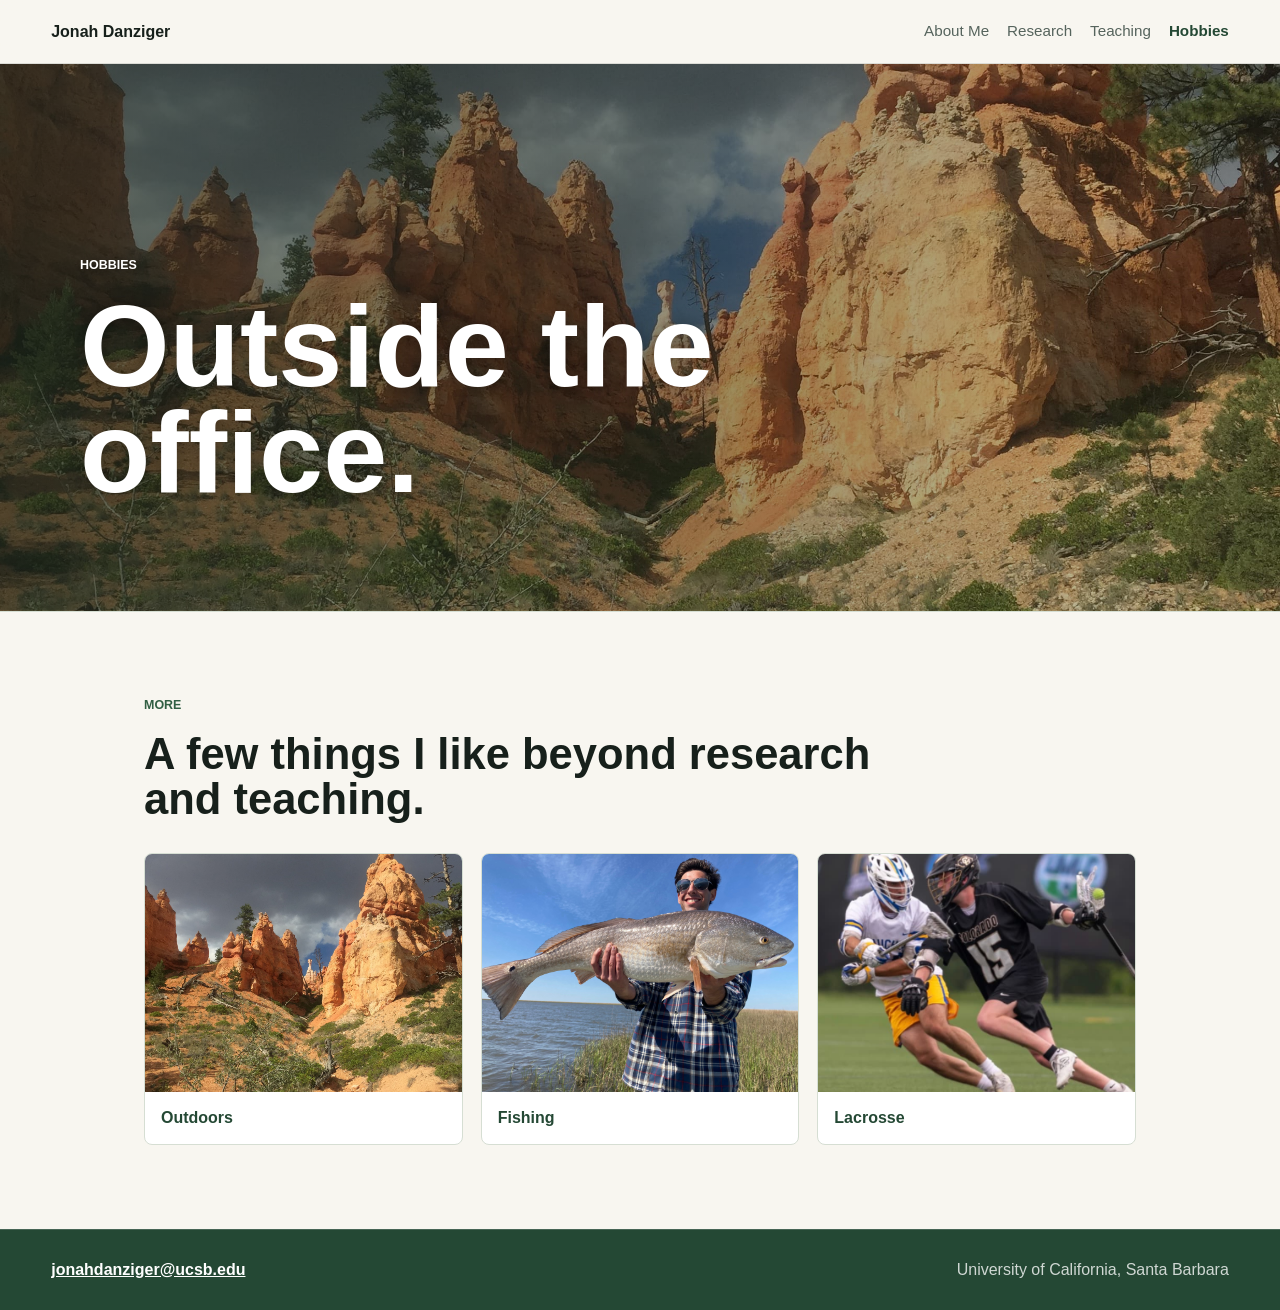
==== hobbies.html @ d008c791 "Create personal academic website" ====
<!doctype html>
<html lang="en">
  <head>
    <meta charset="utf-8">
    <meta name="viewport" content="width=device-width, initial-scale=1">
    <meta name="description" content="Hobbies and interests of Jonah Danziger.">
    <title>Hobbies | Jonah Danziger</title>
    <link rel="stylesheet" href="styles.css">
  </head>
  <body>
    <header class="site-header" aria-label="Primary navigation">
      <a class="brand" href="index.html">Jonah Danziger</a>
      <nav>
        <a href="index.html">About Me</a>
        <a href="research.html">Research</a>
        <a href="teaching.html">Teaching</a>
        <a class="active" href="hobbies.html">Hobbies</a>
      </nav>
    </header>

    <main>
      <section class="subpage-hero hobbies-hero">
        <div class="subpage-copy">
          <p class="eyebrow">Hobbies</p>
          <h1>Outside the office.</h1>
        </div>
      </section>

      <section class="content-page">
        <div class="section-heading">
          <p class="eyebrow">More</p>
          <h2>A few things I like beyond research and teaching.</h2>
        </div>
        <div class="photo-grid">
          <figure>
            <img src="assets/hobbies_outdoors.jpg" alt="">
            <figcaption>Outdoors</figcaption>
          </figure>
          <figure>
            <img src="assets/hobbies_fishing.jpg" alt="">
            <figcaption>Fishing</figcaption>
          </figure>
          <figure>
            <img src="assets/hobbies_lacrosse2.jpg" alt="">
            <figcaption>Lacrosse</figcaption>
          </figure>
        </div>
      </section>
    </main>

    <footer class="site-footer">
      <a href="mailto:jonahdanziger@ucsb.edu">jonahdanziger@ucsb.edu</a>
      <span>University of California, Santa Barbara</span>
    </footer>
  </body>
</html>
---- styles.css ----
:root {
  --ink: #17201b;
  --muted: #56645d;
  --paper: #f8f6f0;
  --pale: #e9f0e7;
  --line: #d6ded3;
  --accent: #315f43;
  --accent-dark: #244834;
  --sky: #dce8f2;
  --gold: #d9b44a;
  --white: #ffffff;
}

* {
  box-sizing: border-box;
}

html {
  scroll-behavior: smooth;
}

body {
  margin: 0;
  color: var(--ink);
  background: var(--paper);
  font-family: Arial, Helvetica, sans-serif;
  line-height: 1.5;
}

a {
  color: inherit;
}

img {
  max-width: 100%;
}

.site-header {
  position: sticky;
  top: 0;
  z-index: 10;
  display: flex;
  align-items: center;
  justify-content: space-between;
  gap: 24px;
  min-height: 64px;
  padding: 14px clamp(18px, 4vw, 52px);
  border-bottom: 1px solid rgba(23, 32, 27, 0.12);
  background: rgba(248, 246, 240, 0.94);
  backdrop-filter: blur(12px);
}

.brand {
  font-weight: 700;
  text-decoration: none;
}

nav {
  display: flex;
  flex-wrap: wrap;
  justify-content: flex-end;
  gap: 8px 18px;
  font-size: 0.95rem;
}

nav a {
  color: var(--muted);
  text-decoration: none;
}

nav a:hover,
nav a:focus,
nav a.active {
  color: var(--accent-dark);
}

nav a.active {
  font-weight: 700;
}

.hero-page {
  min-height: calc(100vh - 64px);
  display: grid;
  grid-template-columns: minmax(0, 1.05fr) minmax(300px, 0.8fr);
  gap: clamp(28px, 5vw, 70px);
  align-items: center;
  padding: clamp(42px, 7vw, 84px) clamp(18px, 5vw, 72px);
  background:
    linear-gradient(90deg, rgba(248, 246, 240, 0.96), rgba(248, 246, 240, 0.74)),
    radial-gradient(circle at 86% 18%, var(--sky), transparent 34%),
    linear-gradient(135deg, var(--paper), #edf2ea);
}

.about-photo-hero {
  position: relative;
  min-height: clamp(420px, 62vh, 680px);
  display: grid;
  place-items: center;
  overflow: hidden;
  padding: clamp(34px, 6vw, 72px);
  border-bottom: 1px solid var(--line);
  background: var(--pale);
}

.about-cover-photo {
  position: absolute;
  inset: 0;
  width: 100%;
  height: 100%;
  object-fit: cover;
  object-position: center;
}

.about-photo-hero::after {
  content: "";
  position: absolute;
  inset: 0;
  background: linear-gradient(90deg, rgba(23, 32, 27, 0.44), rgba(23, 32, 27, 0.16));
}

.about-hero-content {
  position: relative;
  z-index: 1;
  width: min(1040px, 100%);
  display: grid;
  grid-template-columns: minmax(240px, 360px) minmax(0, 1fr);
  gap: clamp(28px, 6vw, 74px);
  align-items: center;
}

.about-profile-photo {
  width: 100%;
  aspect-ratio: 4 / 5;
  display: block;
  object-fit: cover;
  object-position: 70% center;
  border: 6px solid var(--paper);
  border-radius: 8px;
  box-shadow: 0 28px 80px rgba(0, 0, 0, 0.28);
}

.contact-info {
  display: grid;
  gap: 8px;
  width: min(420px, 100%);
  margin-top: 34px;
  padding-top: 22px;
  border-top: 1px solid var(--line);
  color: var(--muted);
  font-style: normal;
}

.contact-info h2 {
  margin-bottom: 4px;
  color: var(--ink);
  font-size: 1.35rem;
  line-height: 1.2;
}

.contact-info a {
  color: var(--accent-dark);
  font-weight: 700;
}

.hero-contact {
  display: grid;
  gap: 8px;
  padding: 16px;
  border: 1px solid rgba(255, 255, 255, 0.22);
  border-radius: 8px;
  background: rgba(23, 32, 27, 0.58);
  color: var(--white);
  font-style: normal;
  box-shadow: 0 18px 48px rgba(0, 0, 0, 0.18);
}

.hero-contact a {
  color: var(--white);
  font-weight: 700;
}

.about-title-card {
  color: var(--white);
  text-shadow: 0 2px 18px rgba(0, 0, 0, 0.42);
}

.about-title-card h1 {
  max-width: 700px;
  margin-bottom: 20px;
  font-size: clamp(3.2rem, 8vw, 7rem);
}

.about-title-card p {
  margin-bottom: 8px;
  font-size: clamp(1.35rem, 2.8vw, 2rem);
  font-weight: 700;
}

.hero-copy,
.hero-photo-wrap,
.section-heading,
.content-page,
.page-strip {
  width: min(1120px, 100%);
}

.section-heading h2 {
  margin-bottom: 0;
  font-size: clamp(1.75rem, 3.4vw, 3rem);
}

.hero-copy {
  justify-self: end;
}

.hero-photo-wrap {
  margin: 0;
}

.hero-photo {
  width: 100%;
  aspect-ratio: 4 / 5;
  display: block;
  object-fit: cover;
  object-position: 70% center;
  border: 1px solid rgba(23, 32, 27, 0.12);
  border-radius: 8px;
  box-shadow: 0 26px 70px rgba(23, 32, 27, 0.18);
}

.eyebrow {
  margin: 0 0 18px;
  color: var(--accent);
  font-size: 0.78rem;
  font-weight: 700;
  letter-spacing: 0;
  text-transform: uppercase;
}

h1,
h2,
h3,
p,
figure {
  margin-top: 0;
}

h1 {
  max-width: 840px;
  margin-bottom: 22px;
  font-size: clamp(3.5rem, 9vw, 8rem);
  line-height: 0.92;
  letter-spacing: 0;
}

h2 {
  max-width: 780px;
  margin-bottom: 26px;
  font-size: clamp(2rem, 4.8vw, 4.4rem);
  line-height: 1.02;
  letter-spacing: 0;
}

h3 {
  margin-bottom: 14px;
  font-size: 1.35rem;
  line-height: 1.2;
}

.lede {
  max-width: 680px;
  margin-bottom: 30px;
  color: var(--muted);
  font-size: clamp(1.15rem, 2.2vw, 1.55rem);
}

.button-row {
  display: flex;
  flex-wrap: wrap;
  gap: 12px;
}

.button {
  display: inline-flex;
  align-items: center;
  min-height: 44px;
  padding: 10px 16px;
  border: 1px solid var(--accent);
  border-radius: 999px;
  color: var(--accent-dark);
  font-weight: 700;
  text-decoration: none;
}

.button.primary {
  background: var(--accent);
  color: var(--white);
}

.page-strip,
.content-page {
  margin: 0 auto;
  padding: clamp(42px, 7vw, 84px) clamp(18px, 5vw, 72px);
}

.about-text-page {
  padding: clamp(42px, 7vw, 84px) clamp(18px, 5vw, 72px);
}

.about-text {
  width: min(900px, 100%);
  margin: 0 auto;
  color: var(--ink);
  font-size: clamp(1.12rem, 2vw, 1.34rem);
}

.about-text p {
  margin-bottom: 26px;
}

.about-text a {
  color: var(--accent-dark);
  font-weight: 700;
}

.cv-link {
  display: inline-flex;
  align-items: center;
  min-height: 44px;
  padding: 10px 16px;
  border: 1px solid var(--accent);
  border-radius: 999px;
  text-decoration: none;
}

.tile-grid {
  display: grid;
  grid-template-columns: repeat(4, minmax(0, 1fr));
  gap: 16px;
  margin-top: 32px;
}

.tile {
  min-height: 180px;
  padding: 22px;
  border: 1px solid var(--line);
  border-radius: 8px;
  background: var(--white);
  text-decoration: none;
}

.tile span {
  display: block;
  margin-bottom: 14px;
  color: var(--accent-dark);
  font-size: 1.3rem;
  font-weight: 700;
}

.tile p {
  color: var(--muted);
}

.subpage-hero {
  min-height: 58vh;
  display: grid;
  align-items: end;
  padding: clamp(42px, 7vw, 84px) clamp(18px, 5vw, 72px);
  background-color: var(--pale);
  background-position: center;
  background-size: cover;
  border-bottom: 1px solid var(--line);
}

.subpage-copy {
  width: min(1120px, 100%);
  margin: 0 auto;
  padding-top: 12vh;
}

.subpage-copy h1 {
  max-width: 980px;
  color: var(--white);
  text-shadow: 0 2px 18px rgba(0, 0, 0, 0.38);
}

.subpage-copy .eyebrow {
  color: var(--white);
  text-shadow: 0 2px 12px rgba(0, 0, 0, 0.45);
}

.research-hero-copy {
  position: relative;
  z-index: 1;
  width: min(860px, 100%);
  margin: 0 auto;
  color: var(--white);
  text-align: center;
  text-shadow: 0 2px 16px rgba(0, 0, 0, 0.42);
}

.research-hero-copy p {
  margin: 0;
  font-size: clamp(1.35rem, 2.6vw, 2rem);
  line-height: 1.35;
  font-weight: 700;
}

.about-hero {
  background-image:
    linear-gradient(90deg, rgba(24, 36, 29, 0.64), rgba(24, 36, 29, 0.16)),
    url("assets/aboutme_cover.jpg");
}

.research-hero {
  background-image:
    linear-gradient(90deg, rgba(24, 36, 29, 0.68), rgba(24, 36, 29, 0.2)),
    url("assets/research_cover.jpg");
}

.teaching-hero {
  background-image:
    linear-gradient(90deg, rgba(24, 36, 29, 0.7), rgba(24, 36, 29, 0.24)),
    url("assets/teaching_cover.jpg");
}

.hobbies-hero {
  background-image:
    linear-gradient(90deg, rgba(24, 36, 29, 0.7), rgba(24, 36, 29, 0.22)),
    url("assets/hobbies_outdoors.jpg");
}

.two-column {
  display: grid;
  grid-template-columns: minmax(0, 0.95fr) minmax(280px, 0.7fr);
  gap: clamp(28px, 6vw, 78px);
  align-items: start;
}

.body-copy {
  color: var(--muted);
  font-size: clamp(1.05rem, 2vw, 1.28rem);
}

.body-copy p {
  margin-bottom: 22px;
}

.info-panel,
.stacked-list article,
.project {
  border: 1px solid var(--line);
  border-radius: 8px;
  background: var(--white);
}

.info-panel {
  display: grid;
  gap: 14px;
  padding: 24px;
}

.info-panel h2,
.stacked-list h2 {
  margin-bottom: 6px;
  font-size: 1.35rem;
  line-height: 1.2;
}

.info-panel a {
  color: var(--accent-dark);
  font-weight: 700;
}

.info-panel p,
.stacked-list p {
  color: var(--muted);
}

.project-grid {
  display: grid;
  grid-template-columns: 1fr;
  gap: 24px;
  margin-top: 32px;
}

.project {
  display: grid;
  grid-template-columns: minmax(220px, 0.38fr) minmax(0, 1fr);
  gap: 24px 30px;
  padding: 24px;
}

.project img {
  width: 100%;
  aspect-ratio: 16 / 10;
  display: block;
  object-fit: cover;
  border-radius: 6px;
}

.project-heading {
  align-self: center;
}

.project h3 {
  margin: 0;
  font-size: clamp(1.45rem, 2.7vw, 2.2rem);
}

.project-meta {
  margin-top: 12px;
  margin-bottom: 12px;
  color: var(--muted);
  font-size: 0.98rem;
  font-weight: 700;
}

.draft-link {
  display: inline-flex;
  align-items: center;
  min-height: 38px;
  padding: 8px 14px;
  border: 1px solid var(--accent);
  border-radius: 999px;
  color: var(--accent-dark);
  font-weight: 700;
  text-decoration: none;
}

.project p:last-child {
  grid-column: 1 / -1;
  color: var(--muted);
  margin-bottom: 0;
  font-size: 1.02rem;
}

.conference-section {
  margin-top: clamp(42px, 7vw, 76px);
  padding-top: 30px;
  border-top: 1px solid var(--line);
}

.conference-section h2 {
  margin-bottom: 12px;
  font-size: clamp(1.75rem, 3.4vw, 3rem);
}

.conference-section p {
  color: var(--muted);
  font-size: 1.05rem;
}

.conference-list {
  display: grid;
  gap: 16px;
  margin-top: 24px;
}

.conference-list article {
  padding: 20px 0;
  border-top: 1px solid var(--line);
}

.conference-list article:first-child {
  border-top: 0;
  padding-top: 0;
}

.conference-list h3 {
  margin-bottom: 8px;
  font-size: clamp(1.2rem, 2.2vw, 1.65rem);
}

.conference-meta {
  margin-bottom: 8px;
  color: var(--accent-dark);
  font-weight: 700;
}

.stacked-list {
  display: grid;
  gap: 16px;
}

.stacked-list article {
  padding: 22px;
}

.teaching-page {
  width: min(1120px, 100%);
  margin: 0 auto;
  padding: clamp(42px, 7vw, 84px) clamp(18px, 5vw, 72px);
}

.teaching-title h1 {
  margin-bottom: clamp(28px, 5vw, 52px);
  font-size: clamp(2.5rem, 5.8vw, 4.8rem);
}

.teaching-layout {
  display: grid;
  grid-template-columns: minmax(0, 1fr) minmax(260px, 0.36fr);
  gap: clamp(24px, 5vw, 58px);
  align-items: start;
}

.course-list {
  display: grid;
  gap: 22px;
}

.course {
  padding-bottom: 22px;
  border-bottom: 1px solid var(--line);
}

.course h2 {
  margin-bottom: 8px;
  font-size: clamp(1.25rem, 2.4vw, 1.8rem);
  line-height: 1.18;
}

.course p {
  max-width: 760px;
  margin-bottom: 0;
  color: var(--muted);
  font-size: 1.04rem;
}

.course-term {
  margin-bottom: 12px;
  color: var(--accent-dark);
  font-size: 0.95rem;
  font-weight: 700;
}

.course-label {
  margin-bottom: 8px;
  color: var(--accent);
  font-size: 0.78rem;
  font-weight: 700;
  text-transform: uppercase;
}

.teaching-note {
  position: sticky;
  top: 96px;
  padding: 24px;
  border: 1px solid var(--line);
  border-radius: 8px;
  background: var(--white);
}

.teaching-note h2 {
  margin-bottom: 0;
  font-size: clamp(1.25rem, 2.3vw, 1.75rem);
  line-height: 1.18;
}

.photo-grid {
  display: grid;
  grid-template-columns: repeat(3, minmax(0, 1fr));
  gap: 18px;
  margin-top: 32px;
}

.photo-grid figure {
  margin: 0;
  border-radius: 8px;
  overflow: hidden;
  background: var(--white);
  border: 1px solid var(--line);
}

.photo-grid img {
  width: 100%;
  aspect-ratio: 4 / 3;
  display: block;
  object-fit: cover;
}

figcaption {
  padding: 14px 16px;
  color: var(--accent-dark);
  font-weight: 700;
}

.site-footer {
  display: flex;
  flex-wrap: wrap;
  justify-content: space-between;
  gap: 12px 24px;
  padding: 28px clamp(18px, 4vw, 52px);
  border-top: 1px solid rgba(255, 255, 255, 0.16);
  background: var(--accent-dark);
  color: rgba(255, 255, 255, 0.78);
}

.site-footer a {
  color: var(--white);
  font-weight: 700;
}

@media (max-width: 980px) {
  .hero-page,
  .about-hero-content,
  .two-column,
  .teaching-layout,
  .project,
  .project-grid,
  .photo-grid,
  .tile-grid {
    grid-template-columns: 1fr;
  }

  .hero-copy {
    justify-self: start;
  }

  .hero-photo-wrap {
    width: min(430px, 100%);
  }

  .about-hero-content {
    width: min(520px, 100%);
  }

  .project img {
    height: auto;
    min-height: 0;
    aspect-ratio: 16 / 9;
  }

  .teaching-note {
    position: static;
  }
}

@media (max-width: 720px) {
  .site-header {
    align-items: flex-start;
    flex-direction: column;
  }

  nav {
    justify-content: flex-start;
  }

  .hero-page {
    min-height: auto;
  }

  .subpage-hero {
    min-height: 48vh;
  }

  .about-photo-hero {
    min-height: auto;
  }

  .about-profile-photo {
    width: min(320px, 86vw);
  }

  h1 {
    font-size: clamp(3rem, 16vw, 5rem);
  }
}
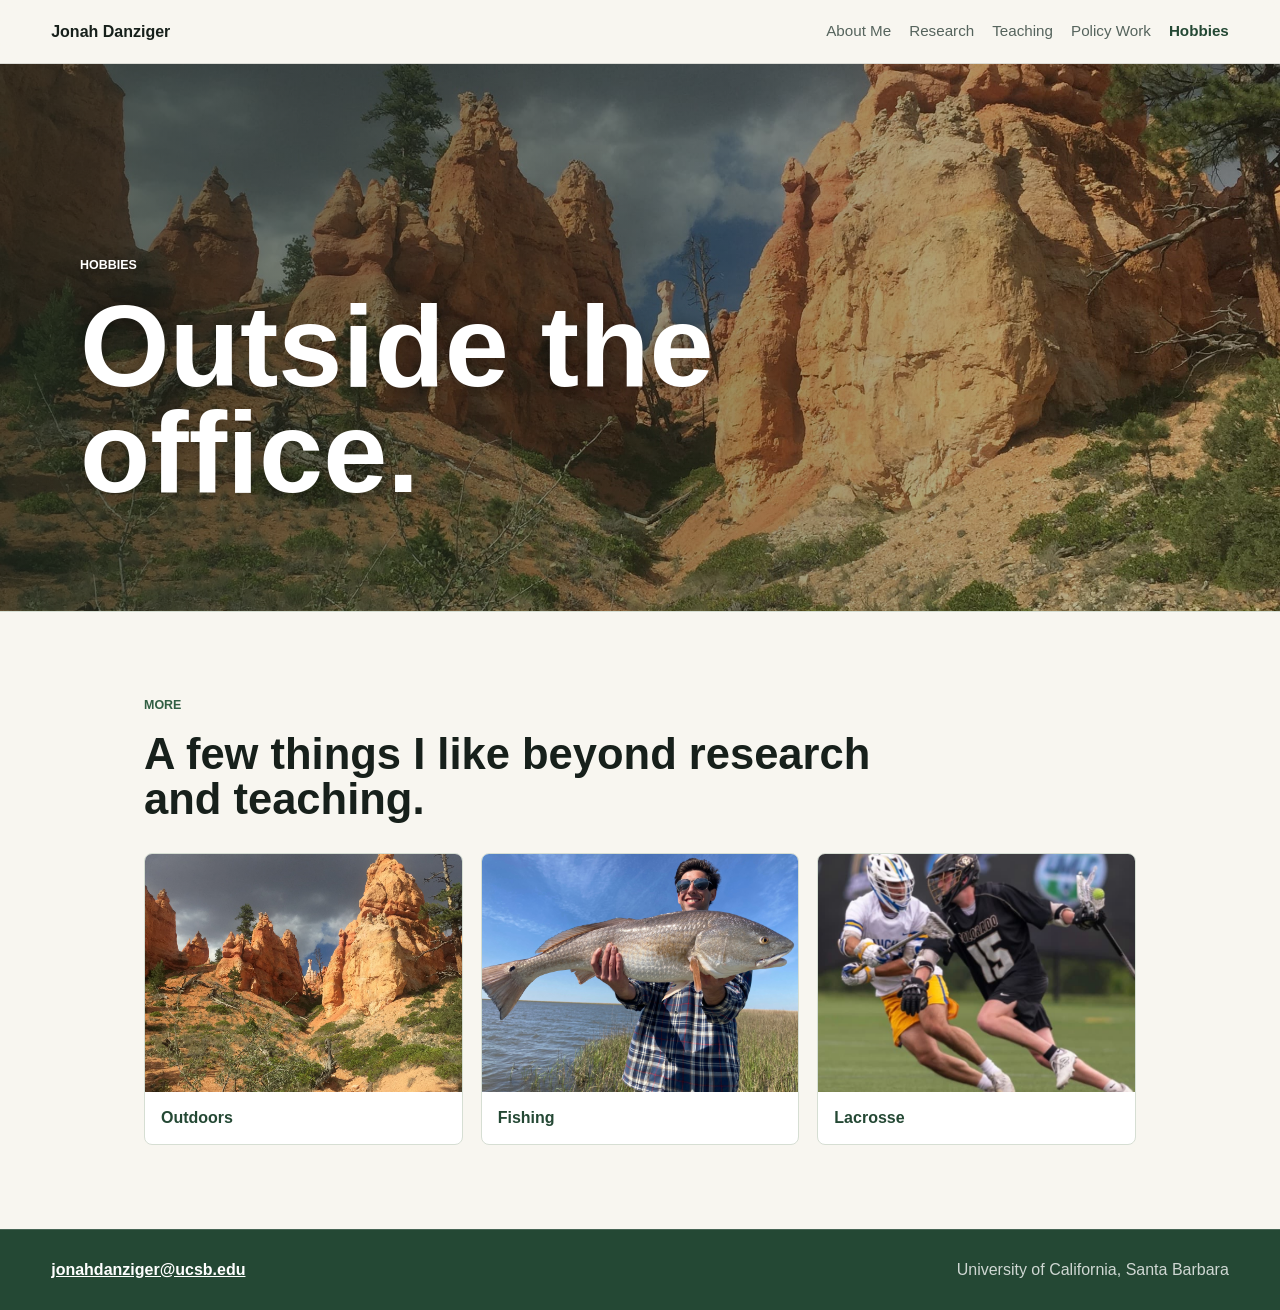
==== commit 5be06589: "Add policy work page" ====
--- a/hobbies.html
+++ b/hobbies.html
@@ -14,6 +14,7 @@
         <a href="index.html">About Me</a>
         <a href="research.html">Research</a>
         <a href="teaching.html">Teaching</a>
+        <a href="policy-work.html">Policy Work</a>
         <a class="active" href="hobbies.html">Hobbies</a>
       </nav>
     </header>
--- a/styles.css
+++ b/styles.css
@@ -430,6 +430,18 @@
     url("assets/hobbies_outdoors.jpg");
 }
 
+.policy-hero {
+  background-image:
+    linear-gradient(90deg, rgba(24, 36, 29, 0.72), rgba(24, 36, 29, 0.26)),
+    url("assets/website_policy.jpeg");
+}
+
+.policy-hero .subpage-copy h1 {
+  margin-bottom: 0;
+  font-size: clamp(2.35rem, 5.4vw, 4.6rem);
+  line-height: 1;
+}
+
 .two-column {
   display: grid;
   grid-template-columns: minmax(0, 0.95fr) minmax(280px, 0.7fr);
@@ -653,9 +665,71 @@
 }
 
 .teaching-note h2 {
-  margin-bottom: 0;
+  margin-bottom: 12px;
   font-size: clamp(1.25rem, 2.3vw, 1.75rem);
   line-height: 1.18;
+}
+
+.teaching-note p:not(.course-label) {
+  margin-bottom: 18px;
+  color: var(--muted);
+}
+
+.teaching-app-link {
+  display: inline-block;
+  color: var(--accent-dark);
+  font-weight: 700;
+}
+
+
+.policy-page {
+  width: min(1120px, 100%);
+  margin: 0 auto;
+  padding: clamp(42px, 7vw, 84px) clamp(18px, 5vw, 72px);
+}
+
+.policy-title h1 {
+  margin-bottom: clamp(28px, 5vw, 52px);
+  font-size: clamp(2.5rem, 5.8vw, 4.8rem);
+}
+
+.policy-title h2 {
+  display: inline-block;
+  margin-bottom: clamp(24px, 4vw, 42px);
+  padding-bottom: 8px;
+  border-bottom: 3px solid var(--accent);
+  font-size: clamp(1.8rem, 4vw, 3rem);
+  line-height: 1.06;
+}
+
+.policy-layout {
+  display: grid;
+  gap: 22px;
+}
+
+.policy-card {
+  max-width: 820px;
+  padding-bottom: 22px;
+  border-bottom: 1px solid var(--line);
+}
+
+.policy-card h3 {
+  margin-bottom: 12px;
+  font-size: clamp(1.45rem, 2.7vw, 2.2rem);
+  line-height: 1.18;
+}
+
+.policy-card p {
+  margin-bottom: 0;
+  color: var(--muted);
+  font-size: 1.04rem;
+}
+
+.policy-resource-link {
+  display: inline-block;
+  margin-top: 14px;
+  color: var(--accent-dark);
+  font-weight: 700;
 }
 
 .photo-grid {
